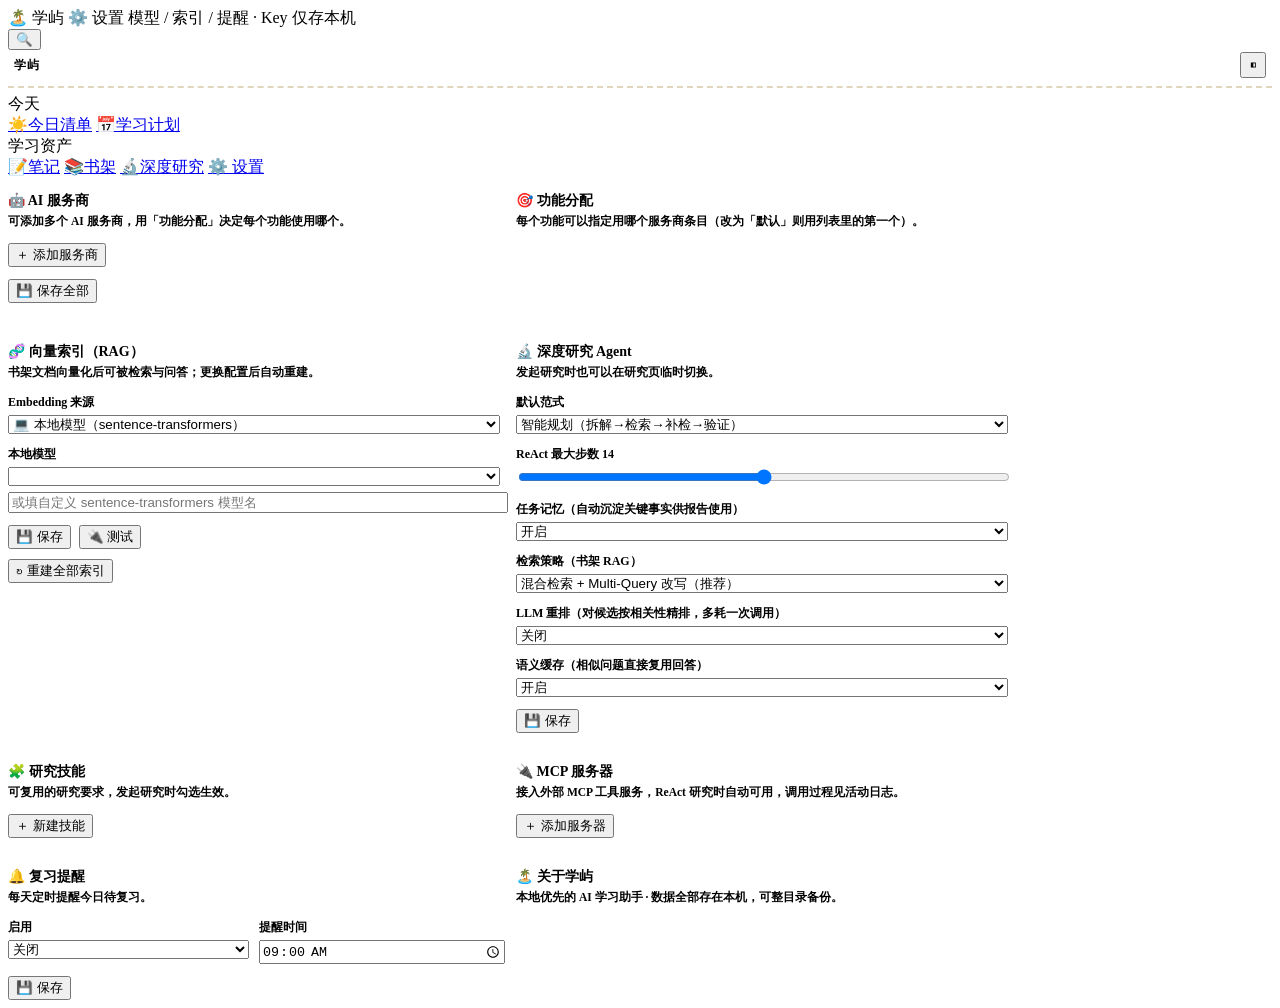
==== ui/settings.html @ 8b539730 "XueYu v0.1.0" ====
<!DOCTYPE html>
<html lang="zh-CN">
<head>
<meta charset="UTF-8">
<meta name="viewport" content="width=device-width, initial-scale=1.0">
<title>学屿 · 设置</title>
<link rel="stylesheet" href="/mac.css">
<link rel="stylesheet" href="/app.css">
<style>
  .set-grid{display:grid;grid-template-columns:1fr 1fr;gap:16px;align-items:start;max-width:1000px}
  .set-card h3{font-size:14px;margin-bottom:4px}
  .set-card .hint{font-size:11.5px;color:var(--dim);margin-bottom:14px;font-weight:600}
  .field{margin-bottom:12px}
  .field label{font-size:12px;font-weight:800;display:block;margin-bottom:4px}
  .field .input{width:100%}
  .row2{display:grid;grid-template-columns:1fr 1fr;gap:10px}
  .pill-ok{color:var(--grn);font-weight:800}
  .pill-bad{color:var(--org);font-weight:800}
  @media(max-width:900px){.set-grid{grid-template-columns:1fr}}
</style>
</head>
<body data-page="settings">
<div class="app-shell">
  <header class="app-header" id="app-header" data-title="⚙️ 设置">
      <span class="app-title"><span class="ico">🏝️</span> 学屿</span>
      <span class="sep-v"></span>
      <span class="page-title">⚙️ 设置 <span class="sub">模型 / 索引 / 提醒 · Key 仅存本机</span></span>
      <div class="tb-tools">
        <button class="tb-btn" id="global-search" title="全局搜索 ⌘K">🔍</button>
      </div>
    </header>
  <div class="app">
    <aside class="sidebar" id="app-sidebar">
        <div class="side-head" style="display:flex;align-items:center;padding:2px 6px 8px;border-bottom:2px dashed #e0d6bd;margin-bottom:6px">
          <b style="font-size:12px;color:var(--dim);letter-spacing:1px">学屿</b>
          <button class="tb-btn" id="side-collapse" title="收起侧边栏" style="margin-left:auto;width:26px;height:26px;min-width:26px">◧</button>
        </div>
        <div class="side-label">今天</div>
        <a class="side-it" href="/" data-nav="index" title="今日清单"><span class="ico2">☀️</span><span class="txt">今日清单</span><span class="cnt" id="cnt-today"></span></a>
        <a class="side-it" href="/plan" data-nav="plan" title="学习计划"><span class="ico2">📅</span><span class="txt">学习计划</span><span class="cnt" id="cnt-plans"></span></a>
        <div class="side-label">学习资产</div>
        <a class="side-it" href="/notes" data-nav="notes" title="笔记"><span class="ico2">📝</span><span class="txt">笔记</span><span class="cnt" id="cnt-notes"></span></a>
        <a class="side-it" href="/shelf" data-nav="shelf" title="书架"><span class="ico2">📚</span><span class="txt">书架</span><span class="cnt" id="cnt-shelf"></span></a>
        <a class="side-it" href="/research" data-nav="research" title="深度研究"><span class="ico2">🔬</span><span class="txt">深度研究</span><span class="cnt" id="cnt-research"></span></a>
        <a class="side-it" href="/settings" data-nav="settings" style="margin-top:auto">⚙️ 设置</a>
      </aside>
    <main class="main" id="main">
      <div class="set-grid">
        <!-- AI 模型：多服务商 + 功能路由 -->
        <div class="card set-card">
          <h3>🤖 AI 服务商 <span id="model-state"></span></h3>
          <div class="hint">可添加多个 AI 服务商，用「功能分配」决定每个功能使用哪个。</div>
          <div id="provider-entries"></div>
          <button class="btn sm ghost" id="add-provider">＋ 添加服务商</button>
          <div style="display:flex;gap:10px;flex-wrap:wrap;margin-top:12px">
            <button class="btn sm" id="save-model">💾 保存全部</button>
          </div>
          <div id="test-result" style="font-size:12px;margin-top:10px;font-weight:700"></div>
        </div>

        <div class="card set-card">
          <h3>🎯 功能分配</h3>
          <div class="hint">每个功能可以指定用哪个服务商条目（改为「默认」则用列表里的第一个）。</div>
          <div id="routing-list"></div>
        </div>

        <!-- 向量索引 -->
        <div class="card set-card">
          <h3>🧬 向量索引（RAG）</h3>
          <div class="hint">书架文档向量化后可被检索与问答；更换配置后自动重建。</div>
          <div class="field"><label>Embedding 来源</label>
            <select class="input" id="emb-mode">
              <option value="local">💻 本地模型（sentence-transformers）</option>
              <option value="api">☁️ API 服务（OpenAI 兼容）</option>
            </select></div>
          <div id="emb-local">
            <div class="field"><label>本地模型</label>
              <select class="input" id="embedding-model"></select>
              <input class="input" id="embedding-custom" placeholder="或填自定义 sentence-transformers 模型名" style="margin-top:6px"></div>
          </div>
          <div id="emb-api" style="display:none">
            <div style="display:flex;gap:6px;margin-bottom:8px;flex-wrap:wrap">
              <span class="chip" id="emb-ollama" title="本机 Ollama 提供 embedding（需先 ollama pull nomic-embed-text）">🦙 用本机 Ollama</span>
              <span class="chip" id="emb-zhipu" title="智谱 embedding-3">✳ 智谱 Embedding</span>
              <span class="chip" id="emb-dashscope" title="通义 text-embedding-v3">☁ 通义 Embedding</span>
            </div>
            <div class="field"><label>API Base URL（留空用 OpenAI 官方）</label>
              <input class="input" id="emb-api-url" placeholder="https://dashscope.aliyuncs.com/compatible-mode/v1"></div>
            <div class="field"><label>API Key</label>
              <input class="input" type="password" id="emb-api-key" placeholder="sk-…"></div>
            <div class="field"><label>API 模型名</label>
              <input class="input" id="emb-api-model" list="emb-api-models" placeholder="text-embedding-3-small / text-embedding-v3">
              <datalist id="emb-api-models">
                <option value="text-embedding-3-small"><option value="text-embedding-3-large">
                <option value="text-embedding-v3"><option value="embedding-3">
              </datalist></div>
          </div>
          <div style="display:flex;gap:8px;flex-wrap:wrap">
            <button class="btn sm" id="save-embedding">💾 保存</button>
            <button class="btn sm ghost" id="test-embedding">🔌 测试</button>
          </div>
          <div id="emb-test-result" style="font-size:12px;margin-top:8px;font-weight:700"></div>
          <div id="index-status" style="font-size:12px;color:var(--dim);font-weight:700;margin:8px 0 10px"></div>
          <button class="btn sm blu" id="reindex-btn">↻ 重建全部索引</button>
        </div>

        <!-- 深度研究 Agent -->
        <div class="card set-card">
          <h3>🔬 深度研究 Agent</h3>
          <div class="hint">发起研究时也可以在研究页临时切换。</div>
          <div class="field"><label>默认范式</label>
            <select class="input" id="rs-paradigm">
              <option value="plan_execute">智能规划（拆解→检索→补检→验证）</option>
              <option value="react">ReAct 循环（Function Calling 自主用工具）</option>
              <option value="multi_agent">多智能体（并行研究员）</option>
            </select></div>
          <div class="field"><label>ReAct 最大步数 <span id="rs-steps-val" style="color:var(--dim)">14</span></label>
            <input type="range" id="rs-steps" min="4" max="40" step="1" style="width:100%"></div>
          <div class="field"><label>任务记忆（自动沉淀关键事实供报告使用）</label>
            <select class="input" id="rs-memory"><option value="1">开启</option><option value="0">关闭</option></select></div>
          <div class="field"><label>检索策略（书架 RAG）</label>
            <select class="input" id="rs-multiquery"><option value="1">混合检索 + Multi-Query 改写（推荐）</option><option value="0">仅向量检索</option></select></div>
          <div class="field"><label>LLM 重排（对候选按相关性精排，多耗一次调用）</label>
            <select class="input" id="rs-rerank"><option value="0">关闭</option><option value="1">开启</option></select></div>
          <div class="field"><label>语义缓存（相似问题直接复用回答）</label>
            <select class="input" id="rs-semcache"><option value="1">开启</option><option value="0">关闭</option></select></div>
          <button class="btn sm" id="save-research">💾 保存</button>
        </div>

        <!-- 研究技能 -->
        <div class="card set-card">
          <h3>🧩 研究技能</h3>
          <div class="hint">可复用的研究要求，发起研究时勾选生效。</div>
          <div id="skills-list" style="margin-bottom:10px"></div>
          <button class="btn sm ghost" id="skill-add">＋ 新建技能</button>
        </div>

        <!-- MCP 服务器 -->
        <div class="card set-card">
          <h3>🔌 MCP 服务器</h3>
          <div class="hint">接入外部 MCP 工具服务，ReAct 研究时自动可用，调用过程见活动日志。</div>
          <div id="mcp-list" style="margin-bottom:10px"></div>
          <button class="btn sm ghost" id="mcp-add">＋ 添加服务器</button>
        </div>

        <!-- 复习提醒 -->
        <div class="card set-card">
          <h3>🔔 复习提醒</h3>
          <div class="hint">每天定时提醒今日待复习。</div>
          <div class="row2">
            <div class="field"><label>启用</label>
              <select class="input" id="reminder-enabled"><option value="0">关闭</option><option value="1">开启</option></select></div>
            <div class="field"><label>提醒时间</label><input class="input" type="time" id="reminder-time" value="09:00"></div>
          </div>
          <button class="btn sm" id="save-reminder">💾 保存</button>
        </div>

        <!-- 关于 -->
        <div class="card set-card">
          <h3>🏝️ 关于学屿</h3>
          <div class="hint">本地优先的 AI 学习助手 · 数据全部存在本机，可整目录备份。</div>
          <div style="font-size:12.5px;line-height:2" id="about-info"></div>
        </div>
      </div>
    </main>
  </div>
</div>

<script src="/vendor/marked.min.js"></script>
<script src="/vendor/purify.min.js"></script>
<script src="/app.js"></script>
<script>
// 标识符（$ / api / toast / esc 等）由 app.js 全局提供
let providers = [];

let catalog = [];        // 供应商目录
let entries = [];        // 已配置条目（内存编辑态）
let routing = {};

async function load() {
  const s = await api('/settings');
  catalog = s.providers_catalog;
  entries = s.provider_entries.map(e => ({...e}));
  routing = s.routing || {};
  $('#model-state').innerHTML = s.model_configured
    ? '<span class="pill-ok">● 已配置</span>' : '<span class="pill-bad">● 未配置</span>';

  $('#embedding-model').innerHTML = s.embedding_presets.map(p =>
    `<option value="${p.id}">${esc(p.label)}</option>`).join('') + '<option value="__custom">自定义…</option>';
  const emb = s.embedding;
  if (s.embedding_local_available === false) {
    // 打包版不含本地模型栈：彻底隐藏本地选项
    const opt = $('#emb-mode option[value="local"]');
    if (opt) opt.remove();
    $('#emb-mode').value = 'api';
  } else {
    $('#emb-mode').value = emb.mode || 'local';
  }
  $('#emb-api-url').value = emb.api_base_url || '';
  $('#emb-api-key').value = emb.api_key || '';
  $('#emb-api-model').value = emb.api_model || 'text-embedding-3-small';
  toggleEmbMode();
  if ([...$('#embedding-model').options].some(o => o.value === emb.model)) $('#embedding-model').value = emb.model;
  else { $('#embedding-model').value = '__custom'; $('#embedding-custom').value = emb.model; }

  $('#reminder-enabled').value = s.reminder.enabled ? '1' : '0';
  $('#reminder-time').value = s.reminder.time || '09:00';

  const idx = await api('/shelf/index/status');
  $('#index-status').textContent = `${idx.indexed_documents}/${idx.documents} 文档已向量化 · ${idx.chunks} 分块 · 模型 ${idx.embedding_model}`;

  const ov = await api('/overview');
  $('#about-info').innerHTML = `
    <div>版本 <b>${esc(ov.app.version)}</b> · macOS 客户端</div>
    <div>本地优先：所有数据保存在这台电脑上，无账号、无云端</div>`;
  renderEntries();
  renderRouting();
}

function providerOptions(sel) {
  return catalog.map(p => `<option value="${p.id}" ${p.id === sel ? 'selected' : ''}>${esc(p.label)}</option>`).join('');
}
function modelDatalist(pid, eid) {
  const p = catalog.find(x => x.id === pid);
  return `<datalist id="ml-${eid}">${(p?.models || []).map(m => `<option value="${m}">`).join('')}</datalist>`;
}

function renderEntries() {
  $('#provider-entries').innerHTML = entries.map((e, i) => `
    <div class="provider-entry" data-i="${i}" style="border:2px dashed #ddd2b8;border-radius:12px 6px 13px 7px;padding:12px 14px;margin-bottom:10px">
      <div style="display:flex;gap:8px;align-items:center;margin-bottom:8px">
        <b style="font-size:12.5px">条目 ${i + 1}</b>
        <span class="dtag b" style="margin-left:auto">${esc((catalog.find(x => x.id === e.provider) || {}).label || e.provider)}</span>
        <button class="tb-btn" data-del="${i}" title="删除此条目" style="width:26px;height:26px;min-width:26px">🗑</button>
      </div>
      <div class="row2">
        <div class="field"><label>供应商</label>
          <select class="input" data-f="provider">${providerOptions(e.provider)}</select></div>
        <div class="field"><label>模型名称</label>
          <input class="input" data-f="model" list="ml-${e.id || i}" value="${esc(e.model || '')}" placeholder="如 gpt-4o-mini / deepseek-chat">${modelDatalist(e.provider, e.id || i)}</div>
      </div>
      <div class="field"><label>API Key（Ollama 可留空）</label>
        <input class="input" type="password" data-f="api_key" value="${esc(e.api_key || '')}" placeholder="sk-…"></div>
      <div class="field"><label>Base URL（可选）</label>
        <input class="input" data-f="base_url" value="${esc(e.base_url || '')}" placeholder="留空使用供应商默认"></div>
      <button class="btn sm ghost" data-test="${i}">🔌 测试此条目</button>
    </div>`).join('') || '<div class="empty" style="padding:14px">还没有服务商条目，点下方按钮添加</div>';

  $$('#provider-entries select[data-f="provider"]').forEach(sel => sel.onchange = () => {
    const i = +sel.closest('.provider-entry').dataset.i;
    entries[i].provider = sel.value;
    const p = catalog.find(x => x.id === sel.value);
    if (p?.models?.length && !entries[i].model) entries[i].model = p.models[0];
    renderEntries();
  });
  $$('#provider-entries [data-f="model"]').forEach(inp => inp.oninput = () => entries[+inp.closest('.provider-entry').dataset.i].model = inp.value);
  $$('#provider-entries [data-f="api_key"]').forEach(inp => inp.oninput = () => entries[+inp.closest('.provider-entry').dataset.i].api_key = inp.value);
  $$('#provider-entries [data-f="base_url"]').forEach(inp => inp.oninput = () => entries[+inp.closest('.provider-entry').dataset.i].base_url = inp.value);
  $$('#provider-entries [data-del]').forEach(btn => btn.onclick = () => { entries.splice(+btn.dataset.del, 1); renderEntries(); renderRouting(); });
  $$('#provider-entries [data-test]').forEach(btn => btn.onclick = () => testEntry(+btn.dataset.test, btn));
}

function renderRouting() {
  const fns = {'note': '📝 笔记 AI 助手', 'doc': '📄 文档分析', 'research': '🔬 深度研究'};
  $('#routing-list').innerHTML = Object.entries(fns).map(([k, label]) => `
    <div class="field"><label>${label}</label>
      <select class="input" data-fn="${k}">
        <option value="">默认（第一个条目）</option>
        ${entries.map(e => `<option value="${e.id}" ${routing[k] === e.id ? 'selected' : ''}>${esc(e.label || (e.provider + ' · ' + e.model))}</option>`).join('')}
      </select></div>`).join('');
  $$('#routing-list select').forEach(sel => sel.onchange = () => { routing[sel.dataset.fn] = sel.value; });
}

$('#add-provider').onclick = () => {
  entries.push({provider: 'openai', api_key: '', base_url: '', model: catalog[0]?.models?.[0] || '', temperature: 0.4});
  renderEntries(); renderRouting();
};

$('#save-model').onclick = async () => {
  try {
    await api('/settings/providers', {method: 'PUT', body: {providers: entries.filter(e => (e.model || '').trim())}});
    await api('/settings/routing', {method: 'PUT', body: {routing}});
    const s = await api('/settings');
    entries = s.provider_entries.map(e => ({...e}));
    $('#model-state').innerHTML = s.model_configured ? '<span class="pill-ok">● 已配置</span>' : '<span class="pill-bad">● 未配置</span>';
    renderEntries(); renderRouting();
    toast('服务商与功能分配已保存 💾', '', 'ok');
    bootShell();
  } catch (e) { showError(e); }
};

async function testEntry(i, btn) {
  const e = entries[i];
  const orig = btn.textContent;
  btn.disabled = true; btn.textContent = '⏳ 连接中…';
  try {
    const res = await api('/settings/test', {method: 'POST', body: {
      prompt: '只回答一个词：你好',
      config: {provider: e.provider, api_key: e.api_key, base_url: e.base_url, model: e.model},
    }});
    $('#test-result').innerHTML = `<span class="pill-ok">✓ 条目 ${i + 1} 连接成功</span> —— 回复：「${esc(res.reply)}」`;
  } catch (err) {
    $('#test-result').innerHTML = `<span class="pill-bad">✗ 条目 ${i + 1}：${esc(err.message)}</span>`;
  }
  btn.disabled = false; btn.textContent = orig;
}

$('#embedding-model').onchange = () => $('#embedding-custom').style.display =
  $('#embedding-model').value === '__custom' ? '' : 'none';
const EMB_PRESETS = {
  'emb-ollama': {api_base_url: 'http://localhost:11434/v1', api_model: 'nomic-embed-text', fill_key: false},
  'emb-zhipu': {api_base_url: 'https://open.bigmodel.cn/api/paas/v4', api_model: 'embedding-3'},
  'emb-dashscope': {api_base_url: 'https://dashscope.aliyuncs.com/compatible-mode/v1', api_model: 'text-embedding-v3'},
};
Object.entries(EMB_PRESETS).forEach(([id, p]) => {
  const el = document.getElementById(id);
  if (el) el.onclick = () => {
    $('#emb-mode').value = 'api';
    toggleEmbMode();
    $('#emb-api-url').value = p.api_base_url;
    $('#emb-api-model').value = p.api_model;
    if (p.fill_key === false) $('#emb-api-key').value = $('#emb-api-key').value || 'ollama';
  };
});
function toggleEmbMode() {
  const isApi = $('#emb-mode').value === 'api';
  $('#emb-local').style.display = isApi ? 'none' : '';
  $('#emb-api').style.display = isApi ? '' : 'none';
  const unavailable = $('#emb-mode option[value="local"]')?.disabled;
  if (unavailable) $('#emb-mode').value = 'api';  // 打包版强制 API
}
$('#emb-mode').onchange = toggleEmbMode;
function currentEmbPayload() {
  const localModel = $('#embedding-model').value === '__custom' ? $('#embedding-custom').value.trim() : $('#embedding-model').value;
  return {
    mode: $('#emb-mode').value,
    model: localModel || 'BAAI/bge-small-zh-v1.5',
    api_base_url: $('#emb-api-url').value.trim(),
    api_key: $('#emb-api-key').value.trim(),
    api_model: $('#emb-api-model').value.trim(),
  };
}
$('#save-embedding').onclick = async () => {
  try {
    const r = await api('/settings/embedding', {method: 'PUT', body: currentEmbPayload()});
    toast('Embedding 已保存', r.reindexed ? '向量空间变化，已自动开始全量重建' : '', 'ok');
    loadResearch();
  } catch (e) { showError(e); }
};
$('#test-embedding').onclick = async () => {
  const r = $('#emb-test-result');
  r.innerHTML = '⏳ 测试中…';
  try {
    const res = await api('/settings/embedding/test', {method: 'POST', body: currentEmbPayload()});
    r.innerHTML = `<span class="pill-ok">✓ 成功</span> —— 维度 ${res.dim} · 耗时 ${res.ms}ms`;
  } catch (e) { r.innerHTML = `<span class="pill-bad">✗ ${esc(e.message)}</span>`; }
};

$$('button').forEach(b => b.id !== 'reindex-btn' || b.onclick);
$('#reindex-btn').onclick = async () => {
  try {
    const emb = $('#embedding-model').value === '__custom' ? $('#embedding-custom').value.trim() : $('#embedding-model').value;
    const cur = (await api('/settings')).embedding.model;
    if (emb && emb !== cur) {
      const r = await api('/settings/embedding', {method: 'PUT', body: {model: emb}});
      toast('embedding 已更换', r.reindexed ? '已自动开始全量重建' : '', 'ok');
    } else {
      await api('/shelf/reindex', {method: 'POST', body: {}});
      toast('索引重建已开始', '到「书架」页可看进度', 'ok');
    }
  } catch (e) { showError(e); }
};

$('#save-reminder').onclick = async () => {
  try {
    await api('/settings/reminder', {method: 'PUT', body: {
      enabled: $('#reminder-enabled').value === '1',
      time: $('#reminder-time').value || '09:00',
    }});
    toast('提醒设置已保存 🔔', '', 'ok');
  } catch (e) { showError(e); }
};

/* ---------- 深度研究设置 / 技能 / MCP ---------- */
async function loadResearch() {
  const rs = await api('/settings/research');
  $('#rs-paradigm').value = rs.paradigm || 'plan_execute';
  $('#rs-steps').value = rs.react_max_steps || 14;
  $('#rs-steps-val').textContent = $('#rs-steps').value;
  $('#rs-memory').value = rs.auto_memory ? '1' : '0';
  $('#rs-multiquery').value = rs.hybrid_multi_query === false ? '0' : '1';
  $('#rs-rerank').value = rs.hybrid_rerank ? '1' : '0';
  $('#rs-semcache').value = rs.semantic_cache === false ? '0' : '1';
  renderSkills();
  renderMcp();
}
$('#rs-steps').oninput = e => $('#rs-steps-val').textContent = e.target.value;
$('#save-research').onclick = async () => {
  try {
    await api('/settings/research', {method: 'PUT', body: {
      paradigm: $('#rs-paradigm').value,
      react_max_steps: +$('#rs-steps').value,
      auto_memory: $('#rs-memory').value === '1',
      mcp_enabled: true,
      hybrid_multi_query: $('#rs-multiquery').value === '1',
      hybrid_rerank: $('#rs-rerank').value === '1',
      semantic_cache: $('#rs-semcache').value === '1',
    }});
    toast('研究设置已保存 🔬', '', 'ok');
  } catch (e) { showError(e); }
};

async function renderSkills() {
  const skills = await api('/research/skills').catch(() => []);
  $('#skills-list').innerHTML = skills.length ? skills.map(k => `
    <div class="pick-it" style="cursor:default"><span>🧩</span><span style="flex:1">${esc(k.name)}</span>
      <button class="tb-btn" data-sedit="${esc(k.id)}" style="width:26px;height:26px;min-width:26px">✏️</button>
      <button class="tb-btn" data-sdel="${esc(k.id)}" style="width:26px;height:26px;min-width:26px">🗑</button></div>`).join('')
    : '<div class="empty" style="padding:10px">还没有技能</div>';
  $$('[data-sedit]').forEach(b => b.onclick = async () => {
    const cur = await api(`/research/skills/${encodeURIComponent(b.dataset.sedit)}`).catch(() => ({content: ''}));
    const content = await XueYu.promptDialog(`编辑技能：${b.dataset.sedit}`, {multiline: true, value: cur.content || ''});
    if (content == null) return;
    await api(`/research/skills/${encodeURIComponent(b.dataset.sedit)}`, {method: 'PUT', body: {name: b.dataset.sedit, content}});
    toast('技能已更新', '', 'ok'); renderSkills();
  });
  $$('[data-sdel]').forEach(b => b.onclick = async () => {
    if (!(await XueYu.confirmDialog('删除技能', `删除「${b.dataset.sdel}」？`))) return;
    await api(`/research/skills/${encodeURIComponent(b.dataset.sdel)}`, {method: 'DELETE'});
    renderSkills();
  });
}
$('#skill-add').onclick = async () => {
  const name = await XueYu.promptDialog('新建技能', {label: '技能名称（如：学术严谨模式）'});
  if (!name) return;
  const content = await XueYu.promptDialog('技能内容', {label: '研究要求（Markdown）', multiline: true, placeholder: '要求：所有结论标注置信度…'});
  if (content == null) return;
  try {
    await api('/research/skills', {method: 'POST', body: {name, content}});
    toast('技能已创建 🧩', name, 'ok'); renderSkills();
  } catch (e) { showError(e); }
};

async function renderMcp() {
  const servers = await api('/settings/mcp').catch(() => []);
  $('#mcp-list').innerHTML = servers.length ? servers.map(m => `
    <div class="pick-it" style="cursor:default"><span>${m.enabled ? '🟢' : '⚪'}</span>
      <span style="flex:1"><b>${esc(m.name)}</b><br><small style="color:var(--dim)">${esc(m.command)} ${esc((m.args || []).join(' '))}</small></span>
      <button class="tb-btn" data-mtest="${esc(m.id)}" title="测试连接" style="width:26px;height:26px;min-width:26px">🔌</button>
      <button class="tb-btn" data-mtoggle="${esc(m.id)}" title="启用/停用" style="width:26px;height:26px;min-width:26px">⏯</button>
      <button class="tb-btn" data-mdel="${esc(m.id)}" style="width:26px;height:26px;min-width:26px">🗑</button></div>`).join('')
    : '<div class="empty" style="padding:10px">还没有配置 MCP 服务器</div>';
  $$('[data-sedit], [data-sdel]').forEach(() => {});
  $$('[data-mtest]').forEach(b => b.onclick = async () => {
    const m = servers.find(x => x.id === b.dataset.mtest);
    toast('连接中…', m.command, '', null, 4000);
    try {
      const r = await api('/settings/mcp/test', {method: 'POST', body: {command: m.command, args: m.args || [], env: m.env || {}}});
      toast('MCP 连接成功 ✓', `工具：${r.tools.join('、') || '（无）'}`, 'ok', null, 8000);
    } catch (e) { showError(e); }
  });
  $$('[data-mtoggle]').forEach(b => b.onclick = async () => {
    const m = servers.find(x => x.id === b.dataset.mtoggle);
    await api(`/settings/mcp/${m.id}`, {method: 'PUT', body: {...m, enabled: !m.enabled}});
    renderMcp();
  });
  $$('[data-mdel]').forEach(b => b.onclick = async () => {
    if (!(await XueYu.confirmDialog('删除 MCP 服务器', '确定删除该配置？'))) return;
    await api(`/settings/mcp/${b.dataset.mdel}`, {method: 'DELETE'});
    renderMcp();
  });
}
const MCP_PRESETS = {
  'filesystem': {name: 'filesystem', command: 'npx', args: '-y @modelcontextprotocol/server-filesystem ~/Documents',
                 desc: '官方文件系统：读写/搜索本地文件'},
  'fetch':      {name: 'fetch', command: 'uvx', args: 'mcp-server-fetch',
                 desc: '官方网页抓取：把网页转为 Markdown'},
  'memory':     {name: 'memory', command: 'npx', args: '-y @modelcontextprotocol/server-memory',
                 desc: '官方知识图谱记忆：跨会话长期记忆'},
};
$('#mcp-add').onclick = async () => {
  const presets = Object.entries(MCP_PRESETS).map(([k, p]) =>
    `<div class="pick-it" data-preset="${k}"><span>🧩</span>
       <span style="flex:1"><b>${esc(p.name)}</b><br><small style="color:var(--dim)">${esc(p.desc)}</small></span></div>`).join('');
  const ov = document.createElement('div');
  ov.className = 'overlay show';
  ov.innerHTML = `<div class="modal" style="width:min(560px,94vw)">
    <div class="modal-head">🔌 添加 MCP 服务器（stdio 命令行）<span class="x" data-x>✕</span></div>
    <div class="modal-body">
      <div class="hint" style="margin-bottom:10px">选择一个官方示例自动填充，或直接填写启动命令：</div>
      <div style="margin-bottom:12px">${presets}</div>
      <div class="field"><label>名称</label><input class="input" id="mcp-name" placeholder="filesystem"></div>
      <div class="field"><label>启动命令</label><input class="input" id="mcp-command" placeholder="npx"></div>
      <div class="field"><label>参数（空格分隔）</label><input class="input" id="mcp-args" placeholder="-y @modelcontextprotocol/server-filesystem ~/Documents"></div>
      <div class="field"><label>环境变量 JSON（可选）</label><input class="input" id="mcp-env" placeholder='{}'></div>
      <div style="font-size:11px;color:var(--dim);font-weight:700">保存前会自动做一次真实连接测试（握手 + 工具发现）。</div>
    </div>
    <div class="modal-foot"><span style="margin-right:auto;font-size:11px;color:var(--dim);font-weight:700" id="mcp-add-status"></span>
      <button class="btn sm ghost" data-x>取消</button><button class="btn sm" data-ok>测试并保存</button></div></div>`;
  document.body.appendChild(ov);
  $$('[data-x]', ov).forEach(b => b.onclick = () => ov.remove());
  ov.onclick = e => { if (e.target === ov) ov.remove(); };
  $$('[data-preset]', ov).forEach(el => el.onclick = () => {
    const p = MCP_PRESETS[el.dataset.preset];
    $('#mcp-name', ov).value = p.name;
    $('#mcp-command', ov).value = p.command;
    $('#mcp-args', ov).value = p.args;
  });
  $('[data-ok]', ov).onclick = async () => {
    const item = {
      name: $('#mcp-name', ov).value.trim(),
      command: $('#mcp-command', ov).value.trim(),
      args: $('#mcp-args', ov).value.trim() ? $('#mcp-args', ov).value.trim().split(/\s+/) : [],
      env: (() => { try { return JSON.parse($('#mcp-env', ov).value || '{}'); } catch { return {}; } })(),
      enabled: true,
    };
    if (!item.name || !item.command) return toast('名称和命令必填', '', 'err');
    const st = $('#mcp-add-status', ov);
    st.textContent = '⏳ 正在连接测试（首次 npx 会下载包，可能较慢）…';
    try {
      const r = await api('/settings/mcp/test', {method: 'POST', body: {command: item.command, args: item.args, env: item.env}});
      st.textContent = '';
      await api('/settings/mcp', {method: 'POST', body: item});
      ov.remove();
      toast('MCP 已接入 ✓', `${item.name}：${r.tools.length} 个工具可用`, 'ok', null, 8000);
      renderMcp();
    } catch (e) { st.textContent = ''; showError(e); }
  };
};

load().catch(showError);
loadResearch().catch(showError);
</script>
</body>
</html>
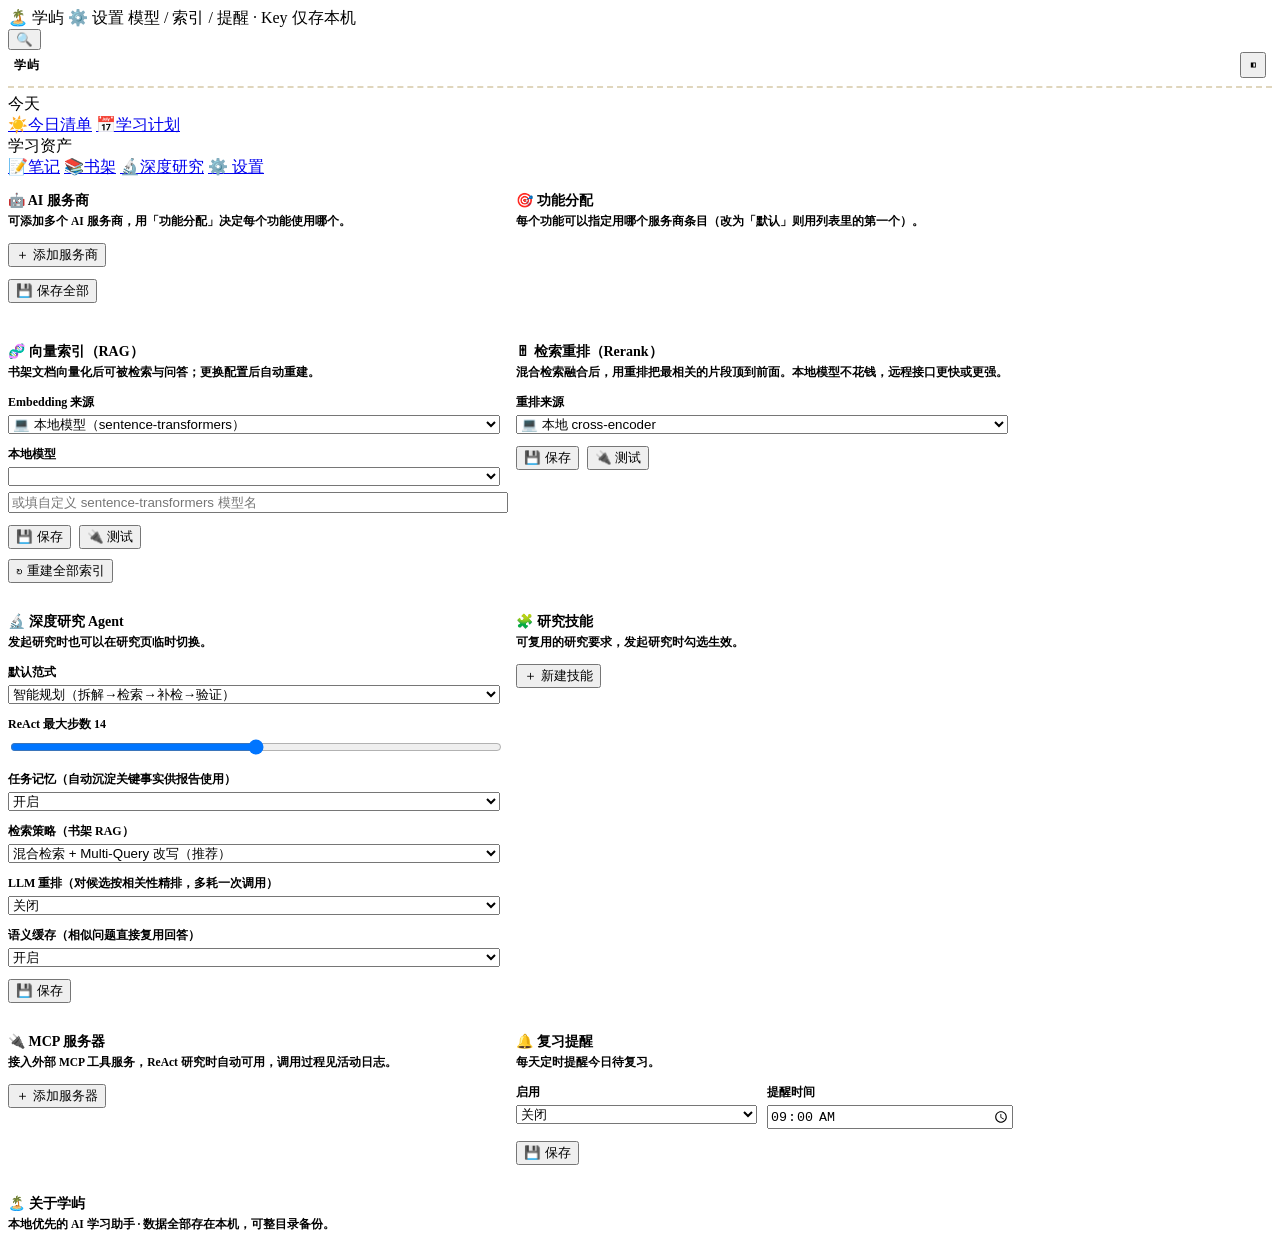
==== commit 5e33c2a7: "接入了千问的 embedding 和 rerank 接口，设置页能填协议、URL、Key 和模型" ====
--- a/ui/settings.html
+++ b/ui/settings.html
@@ -82,8 +82,14 @@
             <div style="display:flex;gap:6px;margin-bottom:8px;flex-wrap:wrap">
               <span class="chip" id="emb-ollama" title="本机 Ollama 提供 embedding（需先 ollama pull nomic-embed-text）">🦙 用本机 Ollama</span>
               <span class="chip" id="emb-zhipu" title="智谱 embedding-3">✳ 智谱 Embedding</span>
-              <span class="chip" id="emb-dashscope" title="通义 text-embedding-v3">☁ 通义 Embedding</span>
+              <span class="chip" id="emb-dashscope" title="通义官方兼容接口">☁ 通义 Embedding</span>
+              <span class="chip" id="emb-qwen-maas" title="千问 MaaS / 百炼原生协议">☁ 千问 MaaS</span>
             </div>
+            <div class="field"><label>接口协议</label>
+              <select class="input" id="emb-api-provider">
+                <option value="openai">OpenAI 兼容（/embeddings）</option>
+                <option value="dashscope">DashScope 原生（services/embeddings）</option>
+              </select></div>
             <div class="field"><label>API Base URL（留空用 OpenAI 官方）</label>
               <input class="input" id="emb-api-url" placeholder="https://dashscope.aliyuncs.com/compatible-mode/v1"></div>
             <div class="field"><label>API Key</label>
@@ -102,6 +108,32 @@
           <div id="emb-test-result" style="font-size:12px;margin-top:8px;font-weight:700"></div>
           <div id="index-status" style="font-size:12px;color:var(--dim);font-weight:700;margin:8px 0 10px"></div>
           <button class="btn sm blu" id="reindex-btn">↻ 重建全部索引</button>
+        </div>
+
+        <!-- 检索重排 -->
+        <div class="card set-card">
+          <h3>🎚 检索重排（Rerank）</h3>
+          <div class="hint">混合检索融合后，用重排把最相关的片段顶到前面。本地模型不花钱，远程接口更快或更强。</div>
+          <div class="field"><label>重排来源</label>
+            <select class="input" id="rr-mode">
+              <option value="local">💻 本地 cross-encoder</option>
+              <option value="api">☁️ DashScope 原生 rerank API</option>
+            </select></div>
+          <div id="rr-api" style="display:none">
+            <div class="field"><label>API Base URL</label>
+              <input class="input" id="rr-api-url" placeholder="https://cn-beijing.maas.qianwenaiapi.com/api/v1"></div>
+            <div class="field"><label>API Key</label>
+              <input class="input" type="password" id="rr-api-key" placeholder="sk-…"></div>
+            <div class="field"><label>模型名</label>
+              <input class="input" id="rr-api-model" placeholder="qwen3.7-text-rerank"></div>
+            <div class="field"><label>精排候选数</label>
+              <input class="input" id="rr-top-n" type="number" min="1" max="50" value="12"></div>
+          </div>
+          <div style="display:flex;gap:8px;flex-wrap:wrap">
+            <button class="btn sm" id="save-rerank">💾 保存</button>
+            <button class="btn sm ghost" id="test-rerank">🔌 测试</button>
+          </div>
+          <div id="rr-test-result" style="font-size:12px;margin-top:8px;font-weight:700"></div>
         </div>
 
         <!-- 深度研究 Agent -->
@@ -199,6 +231,7 @@
   $('#emb-api-url').value = emb.api_base_url || '';
   $('#emb-api-key').value = emb.api_key || '';
   $('#emb-api-model').value = emb.api_model || 'text-embedding-3-small';
+  $('#emb-api-provider').value = emb.api_provider || 'openai';
   toggleEmbMode();
   if ([...$('#embedding-model').options].some(o => o.value === emb.model)) $('#embedding-model').value = emb.model;
   else { $('#embedding-model').value = '__custom'; $('#embedding-custom').value = emb.model; }
@@ -208,6 +241,14 @@
 
   const idx = await api('/shelf/index/status');
   $('#index-status').textContent = `${idx.indexed_documents}/${idx.documents} 文档已向量化 · ${idx.chunks} 分块 · 模型 ${idx.embedding_model}`;
+
+  const rr = s.rerank || {};
+  $('#rr-mode').value = rr.mode || 'local';
+  $('#rr-api-url').value = rr.api_base_url || '';
+  $('#rr-api-key').value = rr.api_key || '';
+  $('#rr-api-model').value = rr.api_model || '';
+  $('#rr-top-n').value = rr.api_top_n || 12;
+  toggleRrMode();
 
   const ov = await api('/overview');
   $('#about-info').innerHTML = `
@@ -311,12 +352,15 @@
   'emb-ollama': {api_base_url: 'http://localhost:11434/v1', api_model: 'nomic-embed-text', fill_key: false},
   'emb-zhipu': {api_base_url: 'https://open.bigmodel.cn/api/paas/v4', api_model: 'embedding-3'},
   'emb-dashscope': {api_base_url: 'https://dashscope.aliyuncs.com/compatible-mode/v1', api_model: 'text-embedding-v3'},
+  'emb-qwen-maas': {api_base_url: 'https://cn-beijing.maas.qianwenaiapi.com/api/v1',
+                    api_model: 'qwen3.7-text-embedding-flash', api_provider: 'dashscope'},
 };
 Object.entries(EMB_PRESETS).forEach(([id, p]) => {
   const el = document.getElementById(id);
   if (el) el.onclick = () => {
     $('#emb-mode').value = 'api';
     toggleEmbMode();
+    $('#emb-api-provider').value = p.api_provider || 'openai';
     $('#emb-api-url').value = p.api_base_url;
     $('#emb-api-model').value = p.api_model;
     if (p.fill_key === false) $('#emb-api-key').value = $('#emb-api-key').value || 'ollama';
@@ -335,6 +379,7 @@
   return {
     mode: $('#emb-mode').value,
     model: localModel || 'BAAI/bge-small-zh-v1.5',
+    api_provider: $('#emb-api-provider').value,
     api_base_url: $('#emb-api-url').value.trim(),
     api_key: $('#emb-api-key').value.trim(),
     api_model: $('#emb-api-model').value.trim(),
@@ -353,6 +398,37 @@
   try {
     const res = await api('/settings/embedding/test', {method: 'POST', body: currentEmbPayload()});
     r.innerHTML = `<span class="pill-ok">✓ 成功</span> —— 维度 ${res.dim} · 耗时 ${res.ms}ms`;
+  } catch (e) { r.innerHTML = `<span class="pill-bad">✗ ${esc(e.message)}</span>`; }
+};
+
+/* ---------- 重排设置 ---------- */
+function toggleRrMode() {
+  $('#rr-api').style.display = $('#rr-mode').value === 'api' ? '' : 'none';
+}
+$('#rr-mode').onchange = toggleRrMode;
+function currentRerankPayload() {
+  const n = parseInt($('#rr-top-n').value, 10);
+  return {
+    mode: $('#rr-mode').value,
+    api_provider: 'dashscope',
+    api_base_url: $('#rr-api-url').value.trim(),
+    api_key: $('#rr-api-key').value.trim(),
+    api_model: $('#rr-api-model').value.trim(),
+    api_top_n: Number.isFinite(n) ? Math.min(50, Math.max(1, n)) : 12,
+  };
+}
+$('#save-rerank').onclick = async () => {
+  try {
+    await api('/settings/rerank', {method: 'PUT', body: currentRerankPayload()});
+    toast('重排设置已保存', '', 'ok');
+  } catch (e) { showError(e); }
+};
+$('#test-rerank').onclick = async () => {
+  const r = $('#rr-test-result');
+  r.innerHTML = '⏳ 测试中…';
+  try {
+    const res = await api('/settings/rerank/test', {method: 'POST', body: currentRerankPayload()});
+    r.innerHTML = `<span class="pill-ok">✓ 成功</span> —— 最高相关性 ${res.top_score} · 耗时 ${res.ms}ms`;
   } catch (e) { r.innerHTML = `<span class="pill-bad">✗ ${esc(e.message)}</span>`; }
 };
 
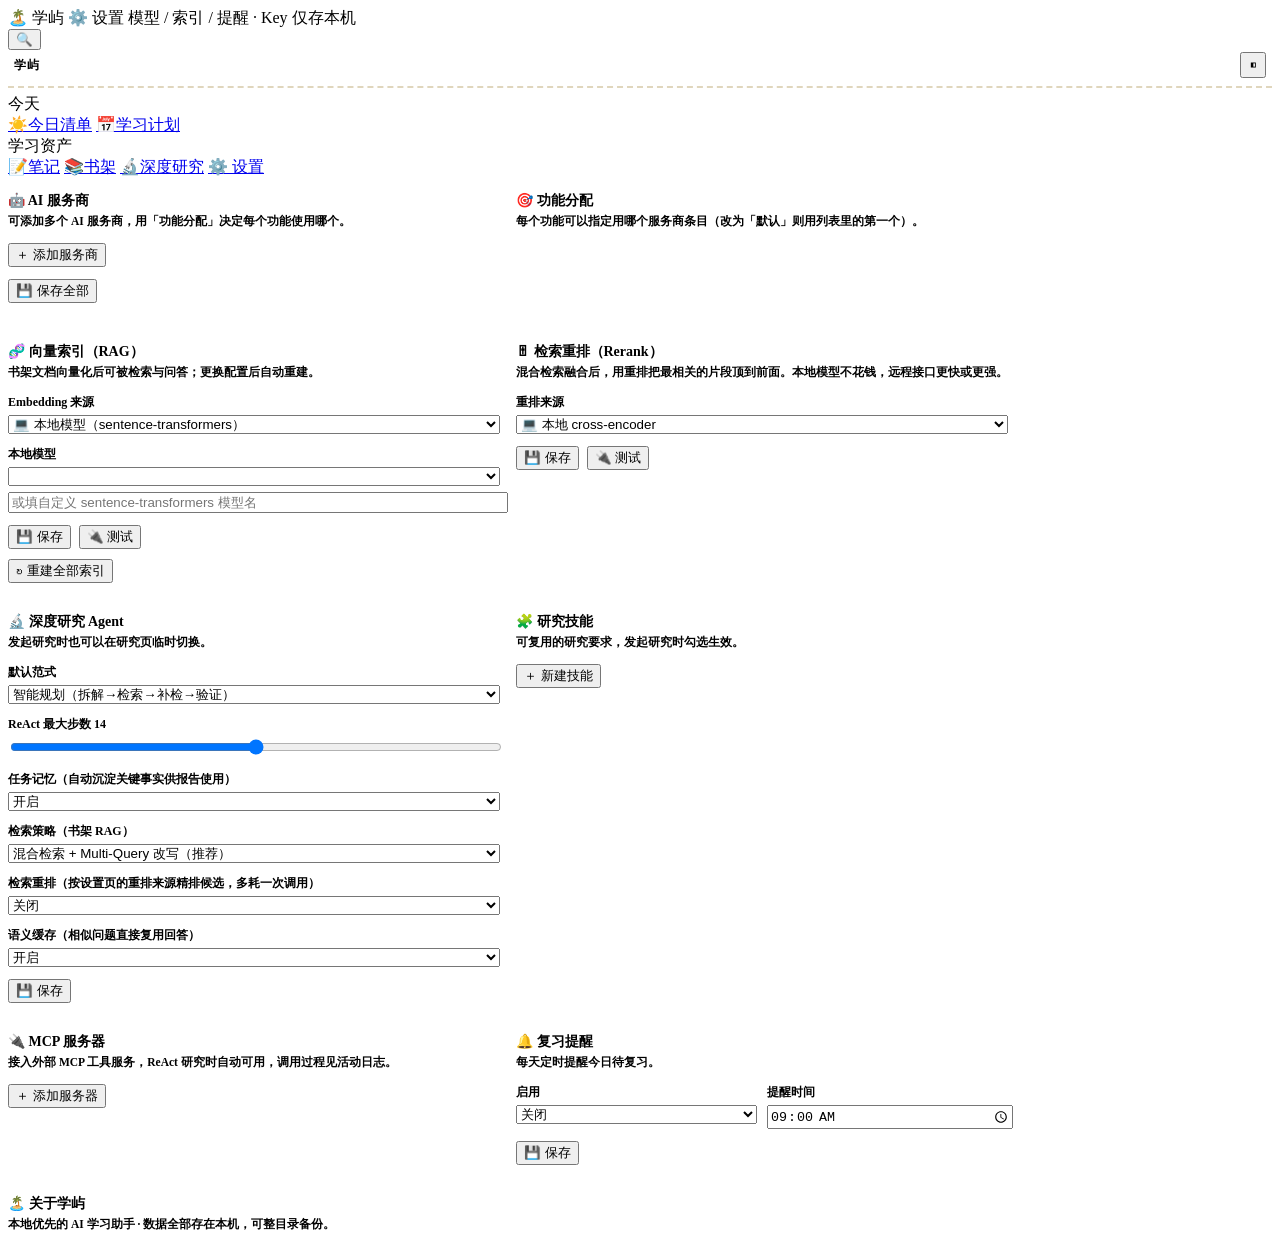
==== commit 1444d1b9: "远程重排失败不再静默退回本地，评测会直接报错" ====
--- a/ui/settings.html
+++ b/ui/settings.html
@@ -152,7 +152,7 @@
             <select class="input" id="rs-memory"><option value="1">开启</option><option value="0">关闭</option></select></div>
           <div class="field"><label>检索策略（书架 RAG）</label>
             <select class="input" id="rs-multiquery"><option value="1">混合检索 + Multi-Query 改写（推荐）</option><option value="0">仅向量检索</option></select></div>
-          <div class="field"><label>LLM 重排（对候选按相关性精排，多耗一次调用）</label>
+          <div class="field"><label>检索重排（按设置页的重排来源精排候选，多耗一次调用）</label>
             <select class="input" id="rs-rerank"><option value="0">关闭</option><option value="1">开启</option></select></div>
           <div class="field"><label>语义缓存（相似问题直接复用回答）</label>
             <select class="input" id="rs-semcache"><option value="1">开启</option><option value="0">关闭</option></select></div>
